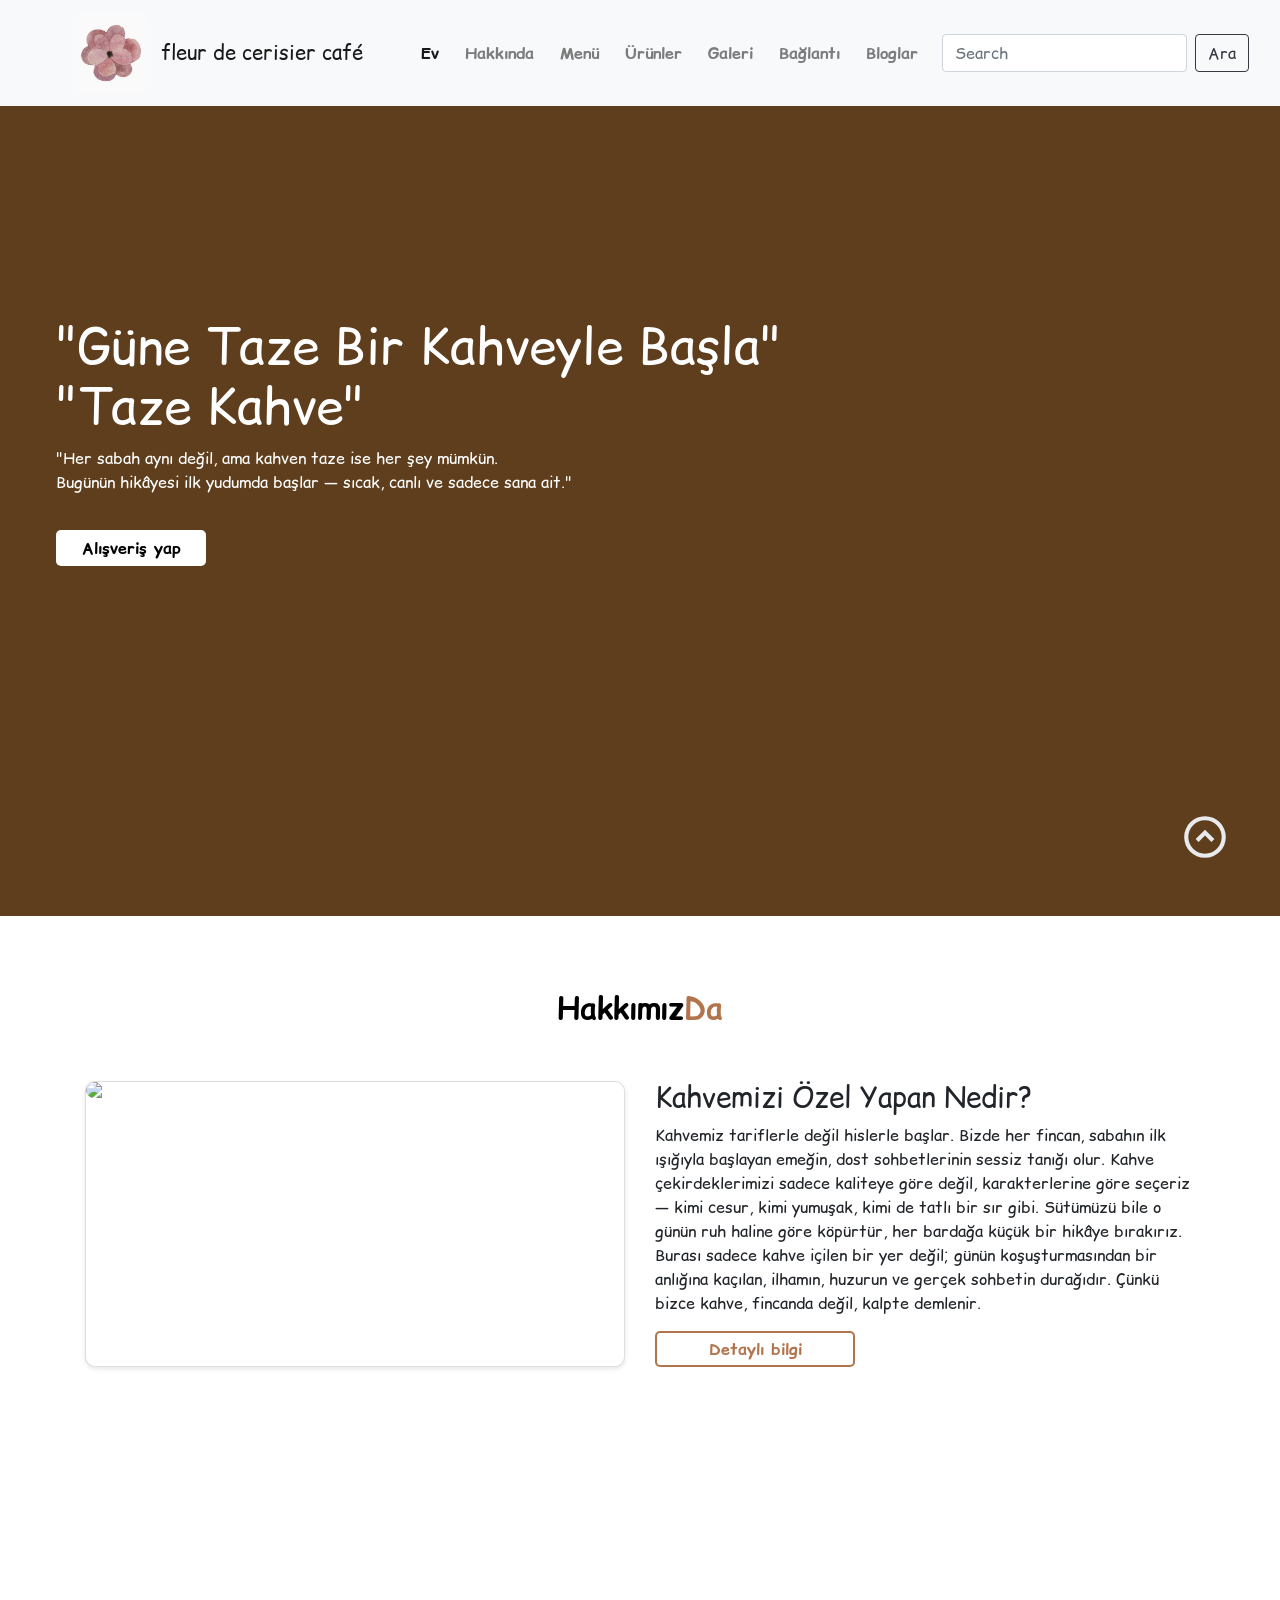
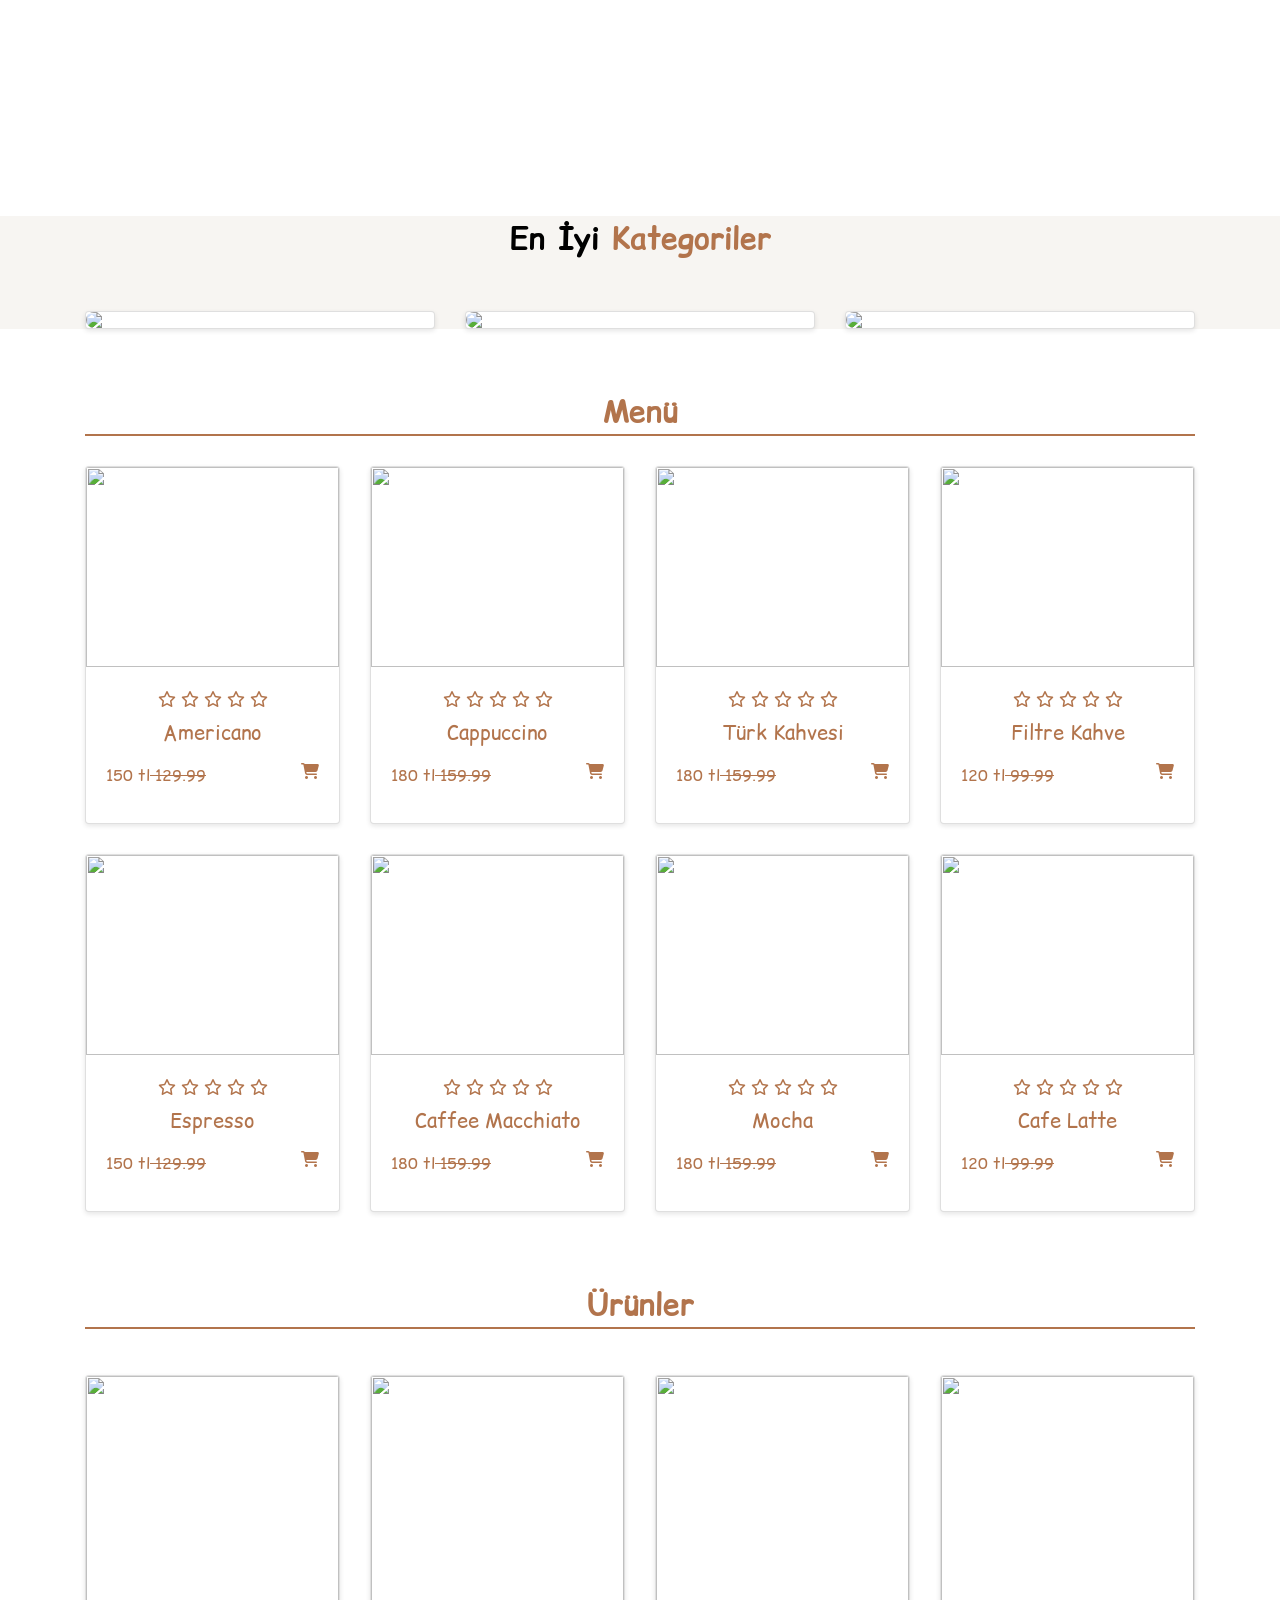
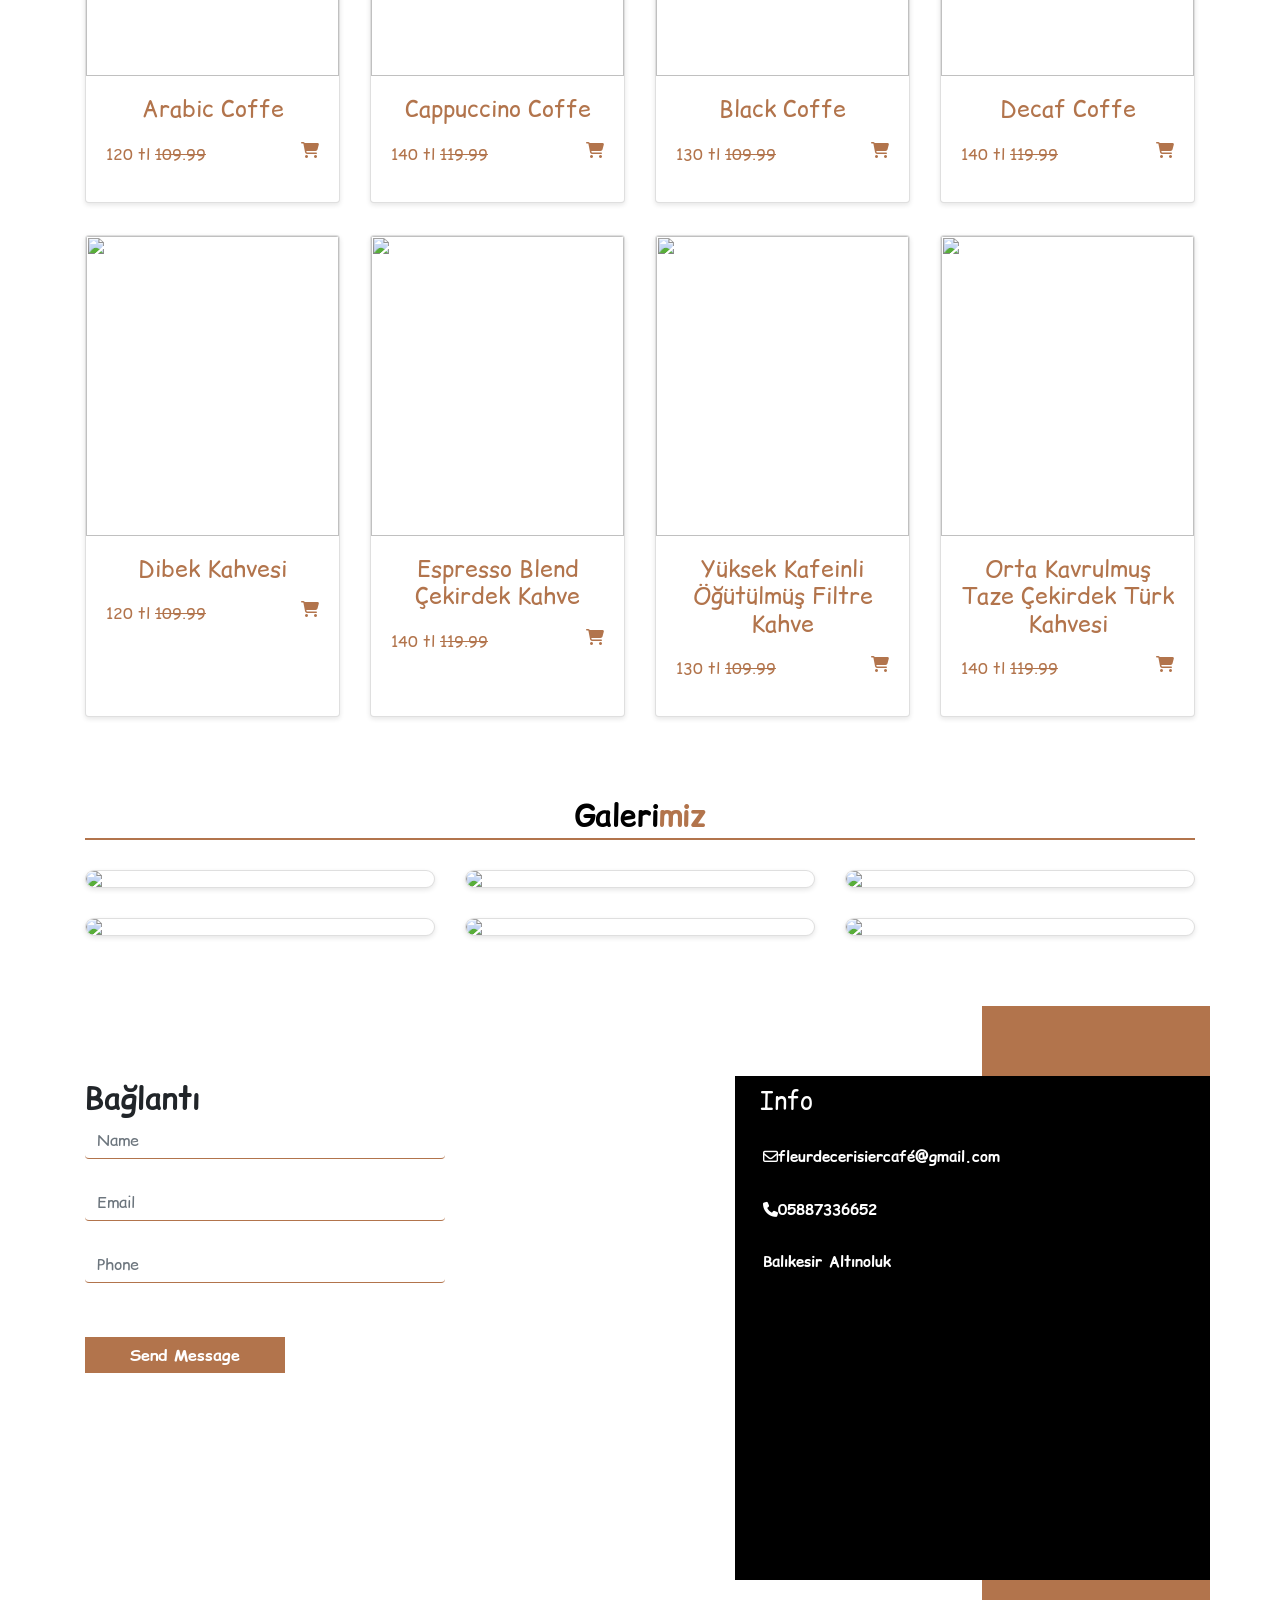
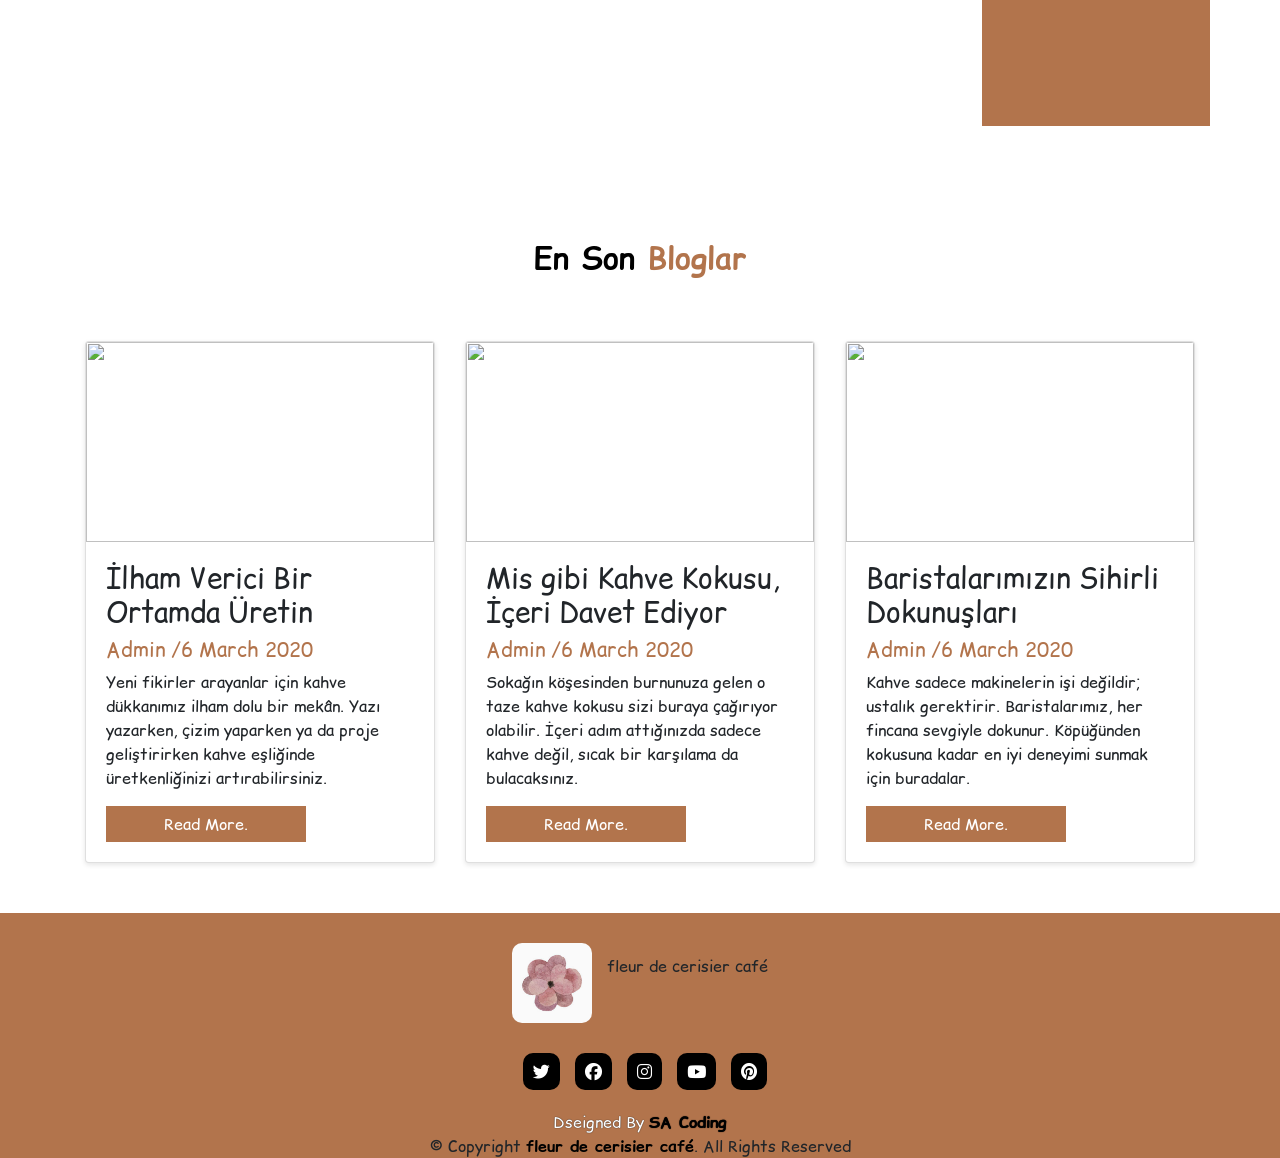
==== fleur_de_cerisier_café.html @ a33ce468 "fleur de cerisier café" ====
<!DOCTYPE html>
<html lang="en">

<head>
    <meta charset="UTF-8">
    <meta name="viewport" content="width=device-width, initial-scale=1.0">
    <title>fleur de cerisier café</title>
    <link rel="stylesheet" href="fleur_de_cerisier_café.css">
    <link rel="stylesheet" href="https://cdn.jsdelivr.net/npm/bootstrap@4.6.2/dist/css/bootstrap.min.css"
          integrity="sha384-xOolHFLEh07PJGoPkLv1IbcEPTNtaed2xpHsD9ESMhqIYd0nLMwNLD69Npy4HI+N" crossorigin="anonymous">
    <link rel="preconnect" href="https://fonts.googleapis.com">
    <link rel="preconnect" href="https://fonts.gstatic.com" crossorigin>
    <link href="https://fonts.googleapis.com/css2?family=Comic+Relief:wght@400;700&family=Kaushan+Script&display=swap"
          rel="stylesheet">
    <link rel="stylesheet" href="https://cdnjs.cloudflare.com/ajax/libs/font-awesome/6.7.2/css/all.min.css">
</head>

<body>
<div class="all-content">

    <nav class="navbar navbar-expand-lg navbar-light bg-light" id="navbar">
        <div class="container-fluid">
            <a class="navbar-brand d-flex align-items-center" href="#" id="logo">
                <img src="img/logo1.jpg" alt="Logo" style="width: 80px; height: 80px; margin-right: 10px;">
                <span>fleur de cerisier café</span>
            </a>

            <button class="navbar-toggler" type="button" data-toggle="collapse"
                    data-target="#navbarSupportedContent" aria-controls="navbarSupportedContent"
                    aria-expanded="false" aria-label="Toggle navigation">
                <span><i class="fa-solid fa-bars" style="color: black; font-size: 23px;"></i></span>
            </button>

            <div class="collapse navbar-collapse" id="navbarSupportedContent">
                <ul class="navbar-nav ml-auto mb-2 mb-lg-0">
                    <li class="nav-item">
                        <a class="nav-link active" aria-current="page" href="#">Ev</a>
                    </li>
                    <li class="nav-item">
                        <a class="nav-link" href="#about">Hakkında</a>
                    </li>
                    <li class="nav-item">
                        <a class="nav-link" href="#menu">Menü</a>
                    </li>
                    <li class="nav-item">
                        <a class="nav-link" href="#product">Ürünler</a>
                    </li>
                    <li class="nav-item">
                        <a class="nav-link" href="#gallary">Galeri</a>
                    </li>
                    <li class="nav-item">
                        <a class="nav-link" href="#contact">Bağlantı</a>
                    </li>
                    <li class="nav-item">
                        <a class="nav-link" href="#blogs">Bloglar</a>
                    </li>
                </ul>

                <form class="form-inline my-2 my-lg-0 ml-3">
                    <input class="form-control mr-sm-2" type="search" placeholder="Search" aria-label="Search">
                    <button class="btn btn-outline-dark my-2 my-sm-0" type="submit">Ara</button>
                </form>
            </div>
        </div>
    </nav>
</div>

<section id="home">
    <div class="content">
        <h3>"Güne Taze Bir Kahveyle Başla" <br> "Taze Kahve"</h3>
        <p> "Her sabah aynı değil, ama kahven taze ise her şey mümkün.
            <br> Bugünün hikâyesi ilk yudumda başlar — sıcak, canlı ve sadece sana ait."
        </p>
        <button id="btn">Alışveriş yap</button>
    </div>
</section>


<section id="about">
    <div class="container">
        <div class="heading">Hakkımız<span>Da</span></div>
        <div class="row">
            <div class="col-md-6">
                <div class="card">
                    <img src="https://i.pinimg.com/736x/f9/0d/7f/f90d7f3269f0bdf6c17f7c06998b05d6.jpg">
                </div>
            </div>
            <div class="col-md-6">
                <h3>Kahvemizi Özel Yapan Nedir?</h3>
                <p>
                    Kahvemiz tariflerle değil hislerle başlar. Bizde her fincan, sabahın ilk ışığıyla başlayan emeğin,
                    dost
                    sohbetlerinin sessiz tanığı olur. Kahve çekirdeklerimizi sadece kaliteye göre değil, karakterlerine
                    göre seçeriz — kimi cesur, kimi yumuşak, kimi de tatlı bir sır gibi. Sütümüzü bile o günün ruh
                    haline göre köpürtür, her bardağa küçük bir hikâye bırakırız. Burası sadece kahve içilen bir yer
                    değil; günün koşuşturmasından bir anlığına kaçılan, ilhamın, huzurun ve gerçek sohbetin durağıdır.
                    Çünkü bizce kahve, fincanda değil, kalpte demlenir.
                </p>
                <button id="about-btn">Detaylı bilgi</button>
            </div>
        </div>
    </div>

    </div>

</section>
<section id="top-cards">
    <div class="heading">En İyi<span> Kategoriler</span></div>
    <div class="container">
        <div class="row">
            <div class="col-md-4 py-3 py-md-0">
                <div class="card">
                    <img src="https://images.pexels.com/photos/302899/pexels-photo-302899.jpeg?auto=compress&cs=tinysrgb&w=1260&h=750&dpr=2">
                </div>

            </div>
            <div class="col-md-4 py-3 py-md-0">
                <div class="card">
                    <img src="https://images.pexels.com/photos/6347/coffee-cup-working-happy.jpg?auto=compress&cs=tinysrgb&w=1260&h=750&dpr=2">
                </div>

            </div>
            <div class="col-md-4 py-3 py-md-0">
                <div class="card">
                    <img src=https://images.pexels.com/photos/1727123/pexels-photo-1727123.jpeg?auto=compress&cs=tinysrgb&w=800">
                </div>

            </div>
        </div>
    </div>
</section>

<section id="menu">
    <div class="container">
        <div class="heading3">Menü</div>
    </div>
    <div class="container" id="container2">
        <div class="row" style="margin-top: 30px">
            <div class="col-md-3 py-3 py-md-0">
                <div class="card card1">
                    <img src="https://cdn.shopify.com/s/files/1/1995/9093/files/americano.jpg?v=1618553789">
                    <div class="card-body">
                        <div class="star text-center">
                            <i class="fa-regular fa-star"></i>
                            <i class="fa-regular fa-star"></i>
                            <i class="fa-regular fa-star"></i>
                            <i class="fa-regular fa-star"></i>
                            <i class="fa-regular fa-star"></i>
                        </div>
                        <h5>Americano</h5>
                        <p>150 tl<strike> 129.99</strike><span class="fa-solid fa-cart-shopping"></span></p>
                    </div>
                </div>
            </div>
            <div class="col-md-3 py-3 py-md-0">
                <div class="card card1">
                    <img src="https://cdn.shopify.com/s/files/1/1995/9093/files/cappucino.jpg?v=1618553746">
                    <div class="card-body">
                        <div class="star text-center">
                            <i class="fa-regular fa-star"></i>
                            <i class="fa-regular fa-star"></i>
                            <i class="fa-regular fa-star"></i>
                            <i class="fa-regular fa-star"></i>
                            <i class="fa-regular fa-star"></i>
                        </div>
                        <h5>Cappuccino</h5>
                        <p>180 tl<strike> 159.99</strike><span class="fa-solid fa-cart-shopping"></span></p>
                    </div>
                </div>
            </div>
            <div class="col-md-3 py-3 py-md-0">
                <div class="card card1">
                    <img src="https://cdn.shopify.com/s/files/1/1995/9093/files/espresso.jpg?v=1618553574">
                    <div class="card-body">
                        <div class="star text-center">
                            <i class="fa-regular fa-star"></i>
                            <i class="fa-regular fa-star"></i>
                            <i class="fa-regular fa-star"></i>
                            <i class="fa-regular fa-star"></i>
                            <i class="fa-regular fa-star"></i>
                        </div>
                        <h5>Türk Kahvesi</h5>
                        <p>180 tl<strike> 159.99</strike><span class="fa-solid fa-cart-shopping"></span></p>
                    </div>
                </div>
            </div>
            <div class="col-md-3 py-3 py-md-0">
                <div class="card card1">
                    <img src="https://cdn.shopify.com/s/files/1/1995/9093/files/filtre-kahve.jpg?v=1618553960">
                    <div class="card-body">
                        <div class="star text-center">
                            <i class="fa-regular fa-star"></i>
                            <i class="fa-regular fa-star"></i>
                            <i class="fa-regular fa-star"></i>
                            <i class="fa-regular fa-star"></i>
                            <i class="fa-regular fa-star"></i>
                        </div>
                        <h5>Filtre Kahve</h5>
                        <p>120 tl<strike> 99.99</strike><span class="fa-solid fa-cart-shopping"></span></p>
                    </div>
                </div>
            </div>
        </div>
        <div class="row" style="margin-top: 30px">
            <div class="col-md-3 py-3 py-md-0">
                <div class="card card1">
                    <img src="https://cdn.shopify.com/s/files/1/1995/9093/files/espresso_f30e2f9c-316a-4620-a6b9-77ee0a80b7be.jpg?v=1618553704">
                    <div class="card-body">
                        <div class="star text-center">
                            <i class="fa-regular fa-star"></i>
                            <i class="fa-regular fa-star"></i>
                            <i class="fa-regular fa-star"></i>
                            <i class="fa-regular fa-star"></i>
                            <i class="fa-regular fa-star"></i>
                        </div>
                        <h5> Espresso</h5>
                        <p>150 tl<strike> 129.99</strike><span class="fa-solid fa-cart-shopping"></span></p>
                    </div>
                </div>
            </div>
            <div class="col-md-3 py-3 py-md-0">
                <div class="card card1">
                    <img src="https://cdn.shopify.com/s/files/1/1995/9093/files/macchiato.jpg?v=1618553876">
                    <div class="card-body">
                        <div class="star text-center">
                            <i class="fa-regular fa-star"></i>
                            <i class="fa-regular fa-star"></i>
                            <i class="fa-regular fa-star"></i>
                            <i class="fa-regular fa-star"></i>
                            <i class="fa-regular fa-star"></i>
                        </div>
                        <h5>Caffee Macchiato</h5>
                        <p>180 tl<strike> 159.99</strike><span class="fa-solid fa-cart-shopping"></span></p>
                    </div>
                </div>
            </div>
            <div class="col-md-3 py-3 py-md-0">
                <div class="card card1">
                    <img src="https://cdn.shopify.com/s/files/1/1995/9093/files/caffe-mocha.jpg?v=1618553912">
                    <div class="card-body">
                        <div class="star text-center">
                            <i class="fa-regular fa-star"></i>
                            <i class="fa-regular fa-star"></i>
                            <i class="fa-regular fa-star"></i>
                            <i class="fa-regular fa-star"></i>
                            <i class="fa-regular fa-star"></i>
                        </div>
                        <h5> Mocha</h5>
                        <p>180 tl<strike> 159.99</strike><span class="fa-solid fa-cart-shopping"></span></p>
                    </div>
                </div>
            </div>
            <div class="col-md-3 py-3 py-md-0">
                <div class="card card1">
                    <img src="https://www.cuisinart.com/dw/image/v2/ABAF_PRD/on/demandware.static/-/Sites-us-cuisinart-sfra-Library/default/dw2ca0aa66/images/recipe-Images/cafe-latte1-recipe.jpg?sw=1200&sh=630">
                    <div class="card-body">
                        <div class="star text-center">
                            <i class="fa-regular fa-star"></i>
                            <i class="fa-regular fa-star"></i>
                            <i class="fa-regular fa-star"></i>
                            <i class="fa-regular fa-star"></i>
                            <i class="fa-regular fa-star"></i>
                        </div>
                        <h5>Cafe Latte</h5>
                        <p>120 tl<strike> 99.99</strike><span class="fa-solid fa-cart-shopping"></span></p>
                    </div>
                </div>
            </div>
        </div>
    </div>
</section>

<section id="product">
    <div class="container">
        <div class="heading4">Ürünler</div>
    </div>
    <div class="container" id="container3">
        <div class="row">
            <div class="col-md-3 py-3 py-3">
                <div class="card card2">
                    <img src="https://cdn.dsmcdn.com/mnresize/500/-/ty1621/prod/QC/20250104/04/c7ad694e-6764-3b03-a92e-32302ad61dd4/1_org.jpg">
                    <div class="card-body">
                        <h5>Arabic Coffe</h5>
                        <p>120 tl <strike>109.99</strike><span class="fa-solid fa-cart-shopping"></span></p>
                    </div>
                </div>
            </div>
            <div class="col-md-3 py-3 py-3">
                <div class="card card2">
                    <img src="https://assets.woolworthsstatic.co.za/Nescafe-Hazelnut-Cappuccino-Sachets-10-x-18-g-8801055707775.jpg?V=yQNj&o=eyJidWNrZXQiOiJ3dy1vbmxpbmUtaW1hZ2UtcmVzaXplIiwia2V5IjoiaW1hZ2VzL2VsYXN0aWNlcmEvcHJvZHVjdHMvaGVyby8yMDI0LTA3LTMwLzg4MDEwNTU3MDc3NzVfaGVyby5qcGcifQ&">
                    <div class="card-body">
                        <h5>Cappuccino Coffe</h5>
                        <p>140 tl <strike>119.99</strike><span class="fa-solid fa-cart-shopping"></span></p>
                    </div>
                </div>
            </div>
            <div class="col-md-3 py-3 py-3">
                <div class="card card2">
                    <img src="https://cdn.dsmcdn.com/ty1347/product/media/images/prod/QC/20240603/17/f51b9d09-d6ed-3e21-9db8-c4431e23658e/1_org_zoom.jpg">
                    <div class="card-body">
                        <h5>Black Coffe</h5>
                        <p>130 tl <strike>109.99</strike><span class="fa-solid fa-cart-shopping"></span></p>
                    </div>
                </div>
            </div>
            <div class="col-md-3 py-3 py-3">
                <div class="card card2">
                    <img src="https://static.ticimax.cloud/56041/uploads/urunresimleri/buyuk/starbucks-250-g-starbucks-decaf-espres-0ac2a3.jpg">
                    <div class="card-body">
                        <h5>Decaf Coffe</h5>
                        <p>140 tl <strike>119.99</strike><span class="fa-solid fa-cart-shopping"></span></p>
                    </div>
                </div>
            </div>
        </div>
        <div class="row">
            <div class="col-md-3 py-3 py-3">
                <div class="card card2">
                    <img src="https://cdn.dsmcdn.com/ty1644/prod/QC/20250303/17/67ca1d76-72bd-35a2-8594-5faa708313dd/1_org_zoom.jpg">
                    <div class="card-body">
                        <h5> Dibek Kahvesi </h5>
                        <p>120 tl <strike>109.99</strike><span class="fa-solid fa-cart-shopping"></span></p>
                    </div>
                </div>
            </div>
            <div class="col-md-3 py-3 py-3">
                <div class="card card2">
                    <img src="https://cdn.dsmcdn.com/ty1622/prod/QC/20250103/21/92709bf5-d181-39bf-8c03-e27d968f58a1/1_org_zoom.jpg">
                    <div class="card-body">
                        <h5>Espresso Blend Çekirdek Kahve</h5>
                        <p>140 tl <strike>119.99</strike><span class="fa-solid fa-cart-shopping"></span></p>
                    </div>
                </div>
            </div>
            <div class="col-md-3 py-3 py-3">
                <div class="card card2">
                    <img src="https://cdn.dsmcdn.com/ty794/product/media/images/20230322/17/309824796/99844492/2/2_org_zoom.jpg">
                    <div class="card-body">
                        <h5>Yüksek Kafeinli Öğütülmüş Filtre Kahve</h5>
                        <p>130 tl <strike>109.99</strike><span class="fa-solid fa-cart-shopping"></span></p>
                    </div>
                </div>
            </div>
            <div class="col-md-3 py-3 py-3">
                <div class="card card2">
                    <img src="https://cdn.dsmcdn.com/ty1562/product/media/images/ty1562/prod/QC/20240920/09/d900ded6-dde4-32ac-a915-11c930982c22/1_org_zoom.jpg">
                    <div class="card-body">
                        <h5>Orta Kavrulmuş Taze Çekirdek Türk Kahvesi </h5>
                        <p>140 tl <strike>119.99</strike><span class="fa-solid fa-cart-shopping"></span></p>
                    </div>
                </div>
            </div>
        </div>
    </div>
</section>
<div class="container" id="gallary">
    <div class="heading5">
        Galeri<span>miz</span>
    </div>
    <div class="row" style="margin-top: 30px">
        <div class="col-md-4 py-3 py-md-0">
            <div class="card">
                <img src="https://images.unsplash.com/photo-1512663827140-3ef55c96cd49?q=80&w=1740&auto=format&fit=crop&ixlib=rb-4.1.0&ixid=M3wxMjA3fDB8MHxwaG90by1wYWdlfHx8fGVufDB8fHx8fA%3D%3D">
            </div>
        </div>
        <div class="col-md-4 py-3 py-md-0">
            <div class="card">
                <img src="https://images.unsplash.com/photo-1495774856032-8b90bbb32b32?w=800&auto=format&fit=crop&q=60&ixlib=rb-4.0.3&ixid=M3wxMjA3fDB8MHxzZWFyY2h8MTB8fGNvZmZlZXxlbnwwfHwwfHx8MA%3D%3D">
            </div>
        </div>
        <div class="col-md-4 py-3 py-md-0">
            <div class="card">
                <img src="https://plus.unsplash.com/premium_photo-1663932464390-5b5a041a531f?w=800&auto=format&fit=crop&q=60&ixlib=rb-4.0.3&ixid=M3wxMjA3fDB8MHxwaG90by1yZWxhdGVkfDR8fHxlbnwwfHx8fHw%3D">
            </div>
        </div>


    </div>
    <div class="row" style="margin-top: 30px">
        <div class="col-md-4 py-3 py-md-0">
            <div class="card">
                <img src="https://images.unsplash.com/photo-1560354297-55157b7ef809?w=800&auto=format&fit=crop&q=60&ixlib=rb-4.1.0&ixid=M3wxMjA3fDB8MHxwaG90by1yZWxhdGVkfDl8fHxlbnwwfHx8fHw%3D">
            </div>
        </div>
        <div class="col-md-4 py-3 py-md-0">
            <div class="card">
                <img src="https://plus.unsplash.com/premium_photo-1675281834892-03f3822733e2?w=800&auto=format&fit=crop&q=60&ixlib=rb-4.0.3&ixid=M3wxMjA3fDB8MHxwaG90by1yZWxhdGVkfDEyfHx8ZW58MHx8fHx8">
            </div>
        </div>
        <div class="col-md-4 py-3 py-md-0">
            <div class="card">
                <img src="https://plus.unsplash.com/premium_photo-1663932464390-5b5a041a531f?w=800&auto=format&fit=crop&q=60&ixlib=rb-4.0.3&ixid=M3wxMjA3fDB8MHxwaG90by1yZWxhdGVkfDR8fHxlbnwwfHx8fHw%3D">
            </div>
        </div>


    </div>
</div>

<section id="contact">
    <div class="container">
        <div class="row">
            <div class="col-md-7">
                <div class="heading6">Bağlantı</div>
                <input type="text" class="form-control" placeholder="Name" aria-label="default input example"><br>
                <input type="email" class="form-control" placeholder="Email" aria-label="default input example"><br>
                <input type="number" class="form-control" placeholder="Phone" aria-label="default input example"><br>
                <button id="contact-btn">Send Message</button>
            </div>
            <div class="col-md-5" id="col">
                <h1>Info</h1>
                <p><i class="fa-regular fa-envelope"></i>fleurdecerisiercafé@gmail.com</p>
                <p><i class="fa-solid fa-phone"></i>05887336652</p>
                <p><i class="fa-solid fa-building-colums"></i>Balıkesir Altınoluk</p>

            </div>
        </div>
    </div>
</section>
<section id="blogs">
    <div class="heading7">En Son<span> Bloglar</span></div>
    <div class="container">
        <div class="row">
            <div class="col-md-4 py-3  py-md-0">
                <div class="card card1">
                    <img src="https://thumbor.forbes.com/thumbor/fit-in/900x510/https://www.forbes.com/advisor/wp-content/uploads/2022/06/How_To_Start_A_Blog_-_article_image.jpg">
                    <div class="card-body">
                        <h3> İlham Verici Bir Ortamda Üretin</h3>
                        <h5>Admin /6 March 2020</h5>
                        <p>Yeni fikirler arayanlar için kahve dükkanımız ilham dolu bir mekân. Yazı yazarken, çizim
                            yaparken ya da proje geliştirirken kahve eşliğinde üretkenliğinizi artırabilirsiniz.</p>
                        <button id="blog-btn">Read More.</button>
                    </div>
                </div>
            </div>
            <div class="col-md-4 py-3  py-md-0">
                <div class="card card1">
                    <img src="https://scottleroymarketing.com/wp-content/uploads/2016/06/coffee.jpg">
                    <div class="card-body">
                        <h3> Mis gibi Kahve Kokusu, İçeri Davet Ediyor</h3>
                        <h5>Admin /6 March 2020</h5>
                        <p>Sokağın köşesinden burnunuza gelen o taze kahve kokusu sizi buraya çağırıyor olabilir. İçeri
                            adım attığınızda sadece kahve değil, sıcak bir karşılama da bulacaksınız.</p>
                        <button id="blog-btn1">Read More.</button>
                    </div>
                </div>
            </div>
            <div class="col-md-4 py-3  py-md-0">
                <div class="card card1">
                    <img src=" https://www.markum.com/blog/wp-content/uploads/2017/11/kisisel-blog.jpg">
                    <div class="card-body">
                        <h3>Baristalarımızın Sihirli Dokunuşları</h3>
                        <h5>Admin /6 March 2020</h5>
                        <p>Kahve sadece makinelerin işi değildir; ustalık gerektirir. Baristalarımız, her fincana
                            sevgiyle dokunur. Köpüğünden kokusuna kadar en iyi deneyimi sunmak için buradalar.</p>
                        <button id="blog-btn2">Read More.</button>
                    </div>
                </div>
            </div>

        </div>
    </div>
</section>

<footer id="footer">
    <div class="footer-logo text-center">
        <img src="img/logo1.jpg" alt="Logo" style="width: 80px; height: 80px; margin-right: 10px;">
        <span>fleur de cerisier café</span>
    </div>
    <div class="socail-links text-center">
        <i class="fa-brands fa-twitter"></i>
        <i class="fa-brands fa-facebook"></i>
        <i class="fa-brands fa-instagram"></i>
        <i class="fa-brands fa-youtube"></i>
        <i class="fa-brands fa-pinterest"></i>

    </div>
    <div class="credits text-center">
        Dseigned By <a href="#">SA Coding</a>
    </div>
    <div class="copyright text-center">
        &copy; Copyright <strong><span>fleur de cerisier café</span></strong>. All Rights Reserved
    </div>

</footer>

<a href="#" class="arrow"><i><img src="img/ok.svg" width="50px"></i></a>

<script src="https://cdn.jsdelivr.net/npm/bootstrap@4.6.2/dist/js/bootstrap.min.js"
        integrity="sha384-+sLIOodYLS7CIrQpBjl+C7nPvqq+FbNUBDunl/OZv93DB7Ln/533i8e/mZXLi/P+"
        crossorigin="anonymous"></script>
</body>

</html>
---- fleur_de_cerisier_café.css ----
* {
    margin: 0;
    padding: 0;
    box-sizing: border-box;
    font-family: "Comic Relief", system-ui;
}

body.bg-color {
    background-color: #5e3e1c;
}

.all-content {
    width: 100%;
}

html::-webkit-scrollbar-track {
    background: transparent;
}

html::-webkit-scrollbar-thumb {
    background: #b2744c;
    border-radius: 10px;
}

html::-webkit-scrollbar {
    width: 10px;
}

#logo img {
    border-radius: 10px;
    width: 100px;
    margin-left: 40px;
}

.navbar-nav {
    margin-left: 50px;
}

.nav-item .nav-link {
    color: black;
    margin-left: 10px;
    font-weight: bold;
    transition: 0.5s;
}

.nav-item .nav-link:hover {
    background: #f7f5f2;
    border-radius: 5px;
    color: black;
}

#home {
    width: 100%;
    height: 90vh;
    background-image: url("https://cdn.karar.com/other/2022/11/04/istock-673468996.jpg");
    background-repeat: no-repeat;
    background-color: rgba(94, 62, 28);
    background-size: cover;
    background-position: 88%;
}

#home .content {
    padding-top: 210px;
    margin-left: 56px;
}

#home .content h3 {
    font-size: 50px;
    color: white;
}

#home .content p {
    margin-top: 10px;
    color: white;
}

#btn {
    width: 150px;
    height: 36px;
    margin-top: 20px;
    background: white;
    border-radius: 5px;
    font-weight: bold;
    border: none;
    transition: 0.5s ease;
    cursor: pointer;
}

#btn:hover {
    background: #b2744c;
    color: white;
}

#about {
    width: 100%;
    height: 100vh;
}

#about .container {
    padding-top: 70px;
}

.heading {
    text-align: center;
    margin-bottom: 50px;
    color: black;
    font-size: 30px;
    font-weight: bold;
}

.heading span {
    color: #b2744c;
}

#about .card {
    border-radius: 10px;
}

#about .card img {
    border-radius: 10px;
}

#about-btn {
    width: 200px;
    height: 36px;
    background: transparent;
    border: 2px solid #b2744c;
    color: #b2744c;
    border-radius: 5px;
    font-weight: bold;
    transition: 0.5s;
    cursor: pointer;
}

#about-btn:hover {
    background-color: #b2744c;
    color: white;
}

@media screen and (max-width: 982px) {
    #about p {
        font-size: 8px;
    }
}

@media screen and (max-width: 766px) {
    #about p {
        font-size: 15px;
    }

    #about {
        height: 120vh;
    }
}

#top-cards {
    width: 100%;
    /* height: 60vh; */
    background: #f7f5f2;
}

.heading2 {
    color: black;
    text-align: center;
    font-size: 30px;
    font-weight: bold;
}

.heading2 span {
    color: #b2744c;
}

#top-cards .container {
    margin-top: 30px;
}

#top-cards .card img {
    border-radius: 10px;
}

#top-cards .card:hover {
    transform: translateY(-10px);
}

#menu {
    width: 100%;
    margin-top: 60px;
}

.heading3 {
    text-align: center;
    font-size: 30px;
    color: #b2744c;
    font-weight: bold;
    border-bottom: 2px solid #b2744c;
}

#container2 {
    margin-top: 20px;
}

#menu .card {
    box-shadow: rgba(149, 157, 165);
}

.star i {
    color: #b2744c;
}

#menu h5 {
    text-align: center;
    color: #b2744c;
    margin-top: 10px;
    font-size: 20px;

}

#menu p {
    font-size: 16px;
    color: #b2744c;
    padding-top: 10px;
}

#menu p span {
    float: right;
    cursor: pointer;
}

#product {
    width: 100%;
}

.heading4 {
    text-align: center;
    color: #b2744c;
    font-size: 30px;
    padding-top: 70px;
    font-weight: bold;
    border-bottom: 2px solid #b2744c;
}

#container3 {
    margin-top: 30px;
}

#product h5 {
    text-align: center;
    color: #b2744c;
    font-size: 23px;
}

#product p {
    color: #b2744c;
    padding-top: 10px;
}

#product p span {
    float: right;
    cursor: pointer;
}

#gallary {
    width: 100%;
}

.heading5 {
    text-align: center;
    color: black;
    font-size: 30px;
    margin-top: 60px;
    font-weight: bold;
    border-bottom: 2px solid #b2744c;
}

#gallary .heading5 span {
    color: #b2744c;
}

#gallary .card {
    border-radius: 10px;
    cursor: pointer;
}

#gallary .card img {
    border-radius: 10px;
}

#contact {
    width: 100%;
    height: 100vh;
    padding-top: 70px;
}

#contact .container {
    width: 100%;
    height: 80vh;
    background: linear-gradient(90deg, white 80%, #b2744c 10%);

}

.heading6 {
    font-size: 30px;
    font-weight: bold;
    margin-top: 70px;
}

.heading6 span {
    color: #b2744c;
}

#contact p {
    font-weight: bold;
    font-size: 13px;
    color: black;
}

#contact input {
    width: 360px;
    border: none;
    border-bottom: 1px solid #b2744c;
}

#contact-btn {
    width: 200px;
    height: 36px;
    border: none;
    background: #b2744c;
    color: white;
    font-weight: bold;
    margin-top: 30px;
    cursor: pointer;
}

#col {
    width: 40%;
    height: 56vh;
    background: black;
    margin-top: 70px;
}

#contact h1 {
    color: white;
    font-size: 25px;
    margin-top: 10px;
    margin-left: 10px;
}

#contact #col p {
    font-size: 15px;
    color: white;
    margin-left: 13px;
    margin-top: 30px;
}

@media screen  and(max-width: 766px ) {
    #contact .container {
        background: white;
    }

    #col {
        width: 100%;
    }

    #contact {
        height: 150vh;
    }

}

@media screen and (max-width: 400px) {
    #contact input {
        width: 250px;
    }

}

#blogs {
    width: 100%;
}

#blogs .heading7 {
    text-align: center;
    font-size: 30px;
    color: black;
    font-weight: bold;
}

#blogs .heading7 span {
    color: #b2744c;
}

#blogs .container {
    margin-top: 60px;
}

#blogs h5 {
    color: #b2744c;
}

#blog-btn {
    width: 200px;
    height: 36px;
    border: none;
    color: white;
    background: #b2744c;
}

#blog-btn1 {
    width: 200px;
    height: 36px;
    border: none;
    color: white;
    background: #b2744c;
}

#blog-btn2 {
    width: 200px;
    height: 36px;
    border: none;
    color: white;
    background: #b2744c;
}

#footer {
    width: 100%;
    background: #b2744c;
    margin-top: 50px;
}

.footer-logo img {
    width: 100%;
    border-radius: 10px;
    margin-top: 30px;
    cursor: pointer;
}

#footer .socail-links i {
    font-size: 17px;
    margin-left: 10px;
    margin-top: 30px;
    padding: 10px;
    background: black;
    color: white;
    border-radius: 10px;
    cursor: pointer;
}

.credits {
    color: white;
    margin-top: 20px;
    text-shadow: 0px 0px 1px black;
}

.credits a {
    text-decoration: none;
    color: black;
    font-weight: bold;
}

#credits a span {
    color: black;
}

.copyright span {
    color: black;
}

html {
    scroll-behavior: smooth;
}

.arrow {
    position: fixed;
    height: 50px;
    bottom: 40px;
    right: 50px;
    text-align: center;
    line-height: 50px;
}

.card1 img {
    height: 200px;
    object-fit: cover;
    width: 100%;
}

.card2 img {
    height: 300px;
    object-fit: cover;
    width: 100%;
}


.card {
    height: 100%; /* Kartların yükseklik farkı varsa eşitlenir */
    display: flex;
    flex-direction: column;
    justify-content: space-between;
    border-radius: 10px;
    overflow: hidden;
    box-shadow: 0 2px 5px rgba(0, 0, 0, 0.1);
}
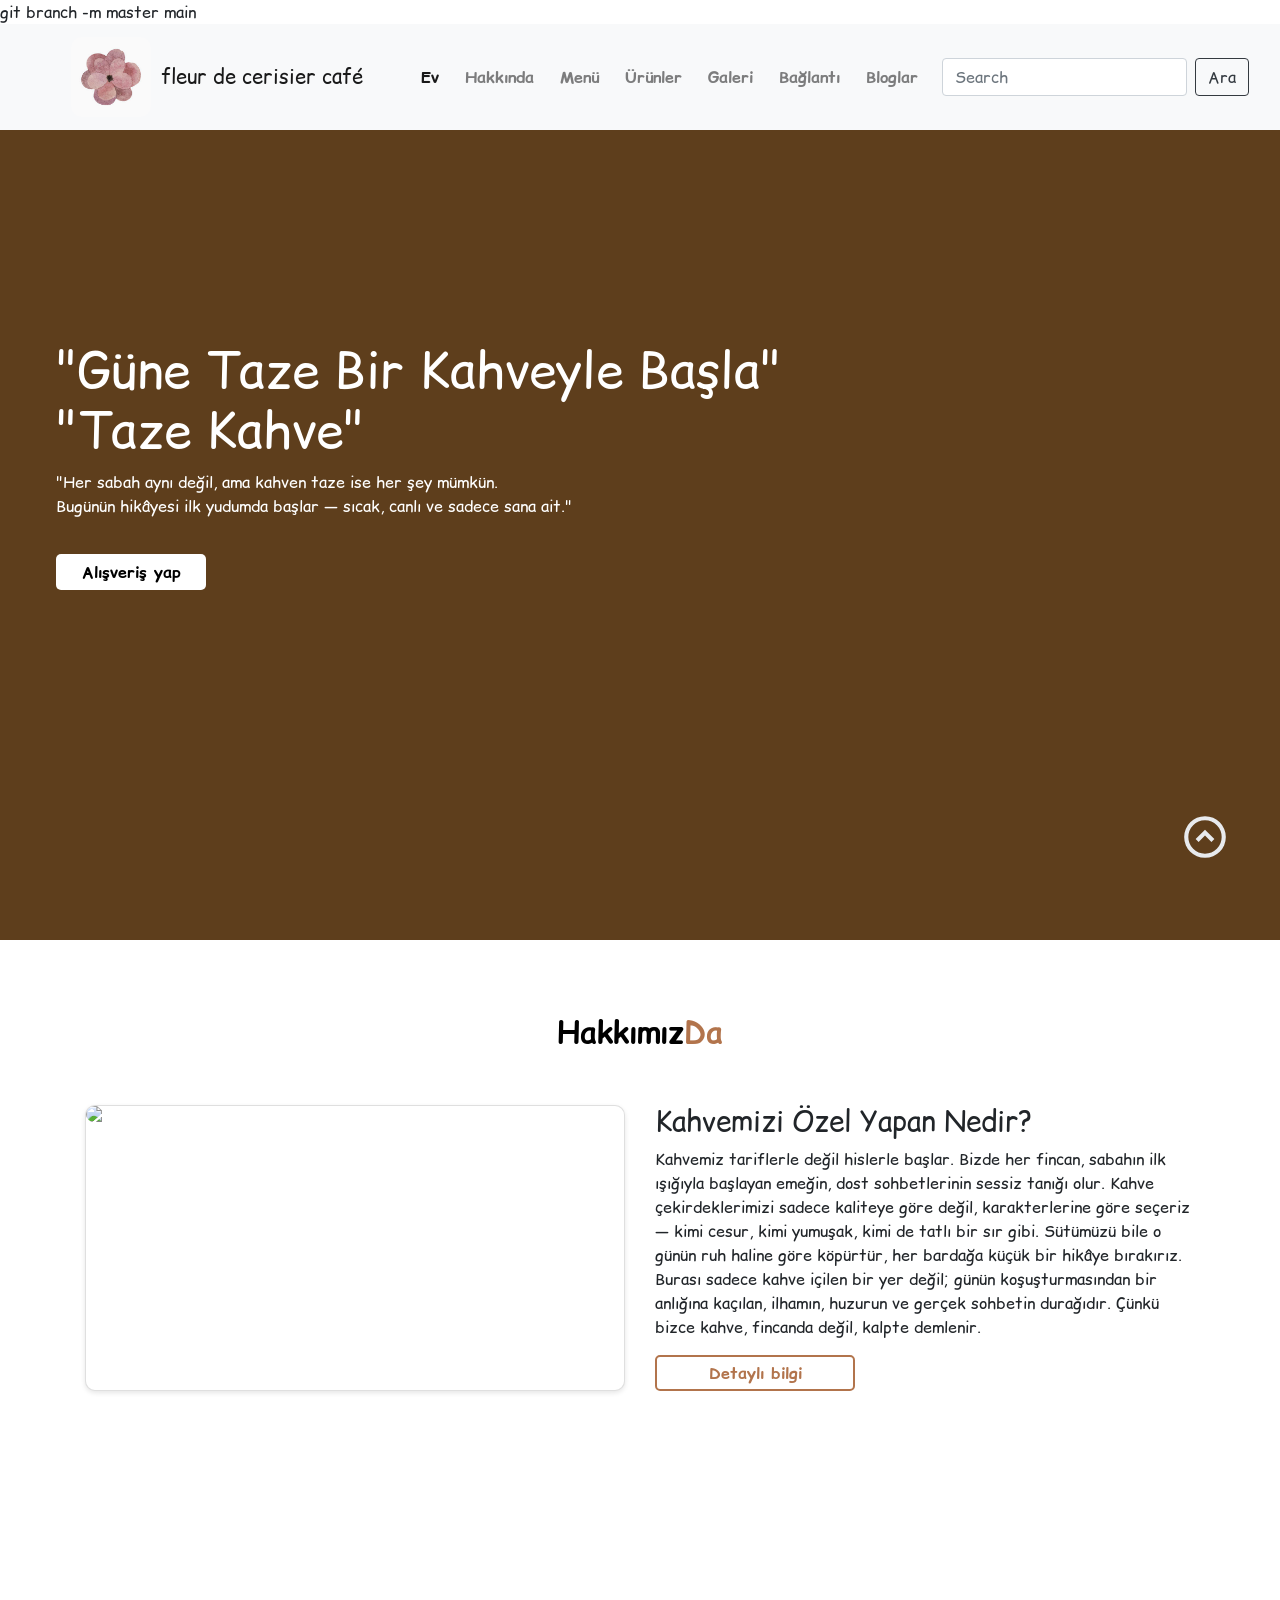
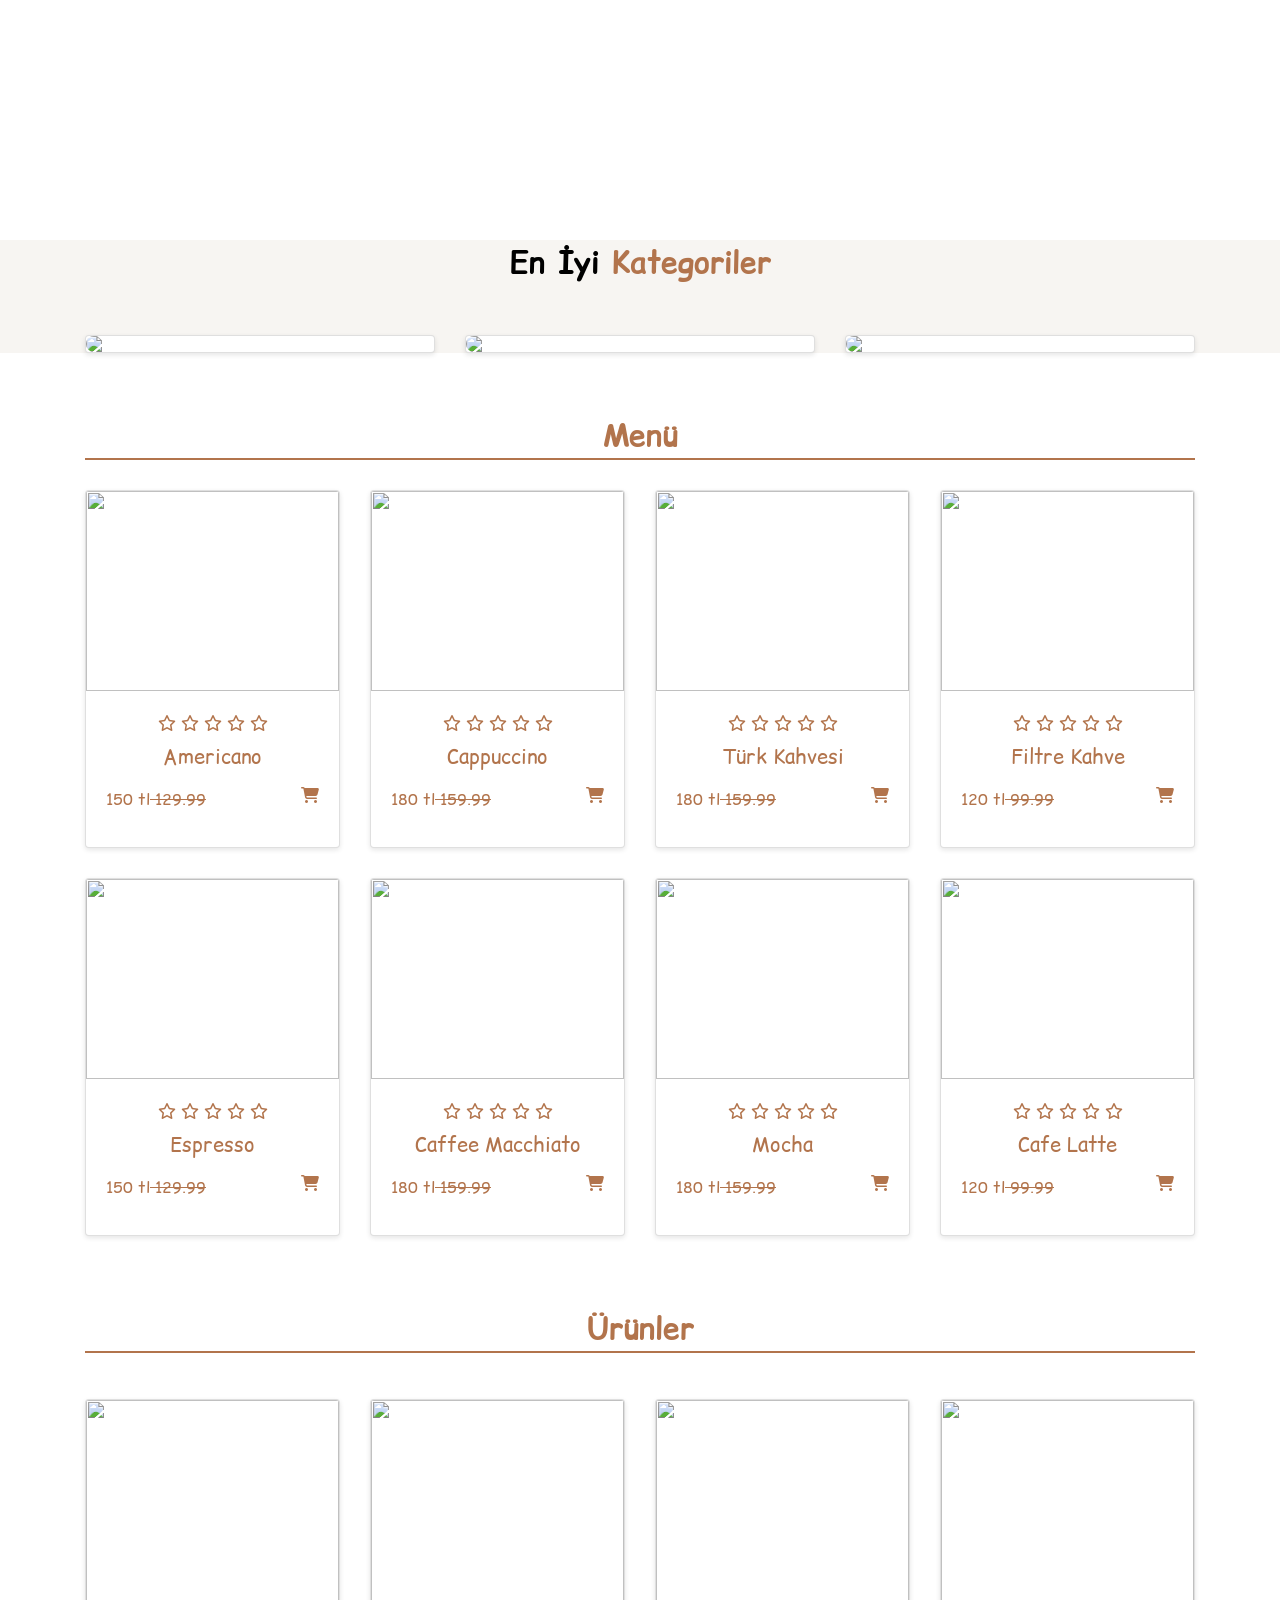
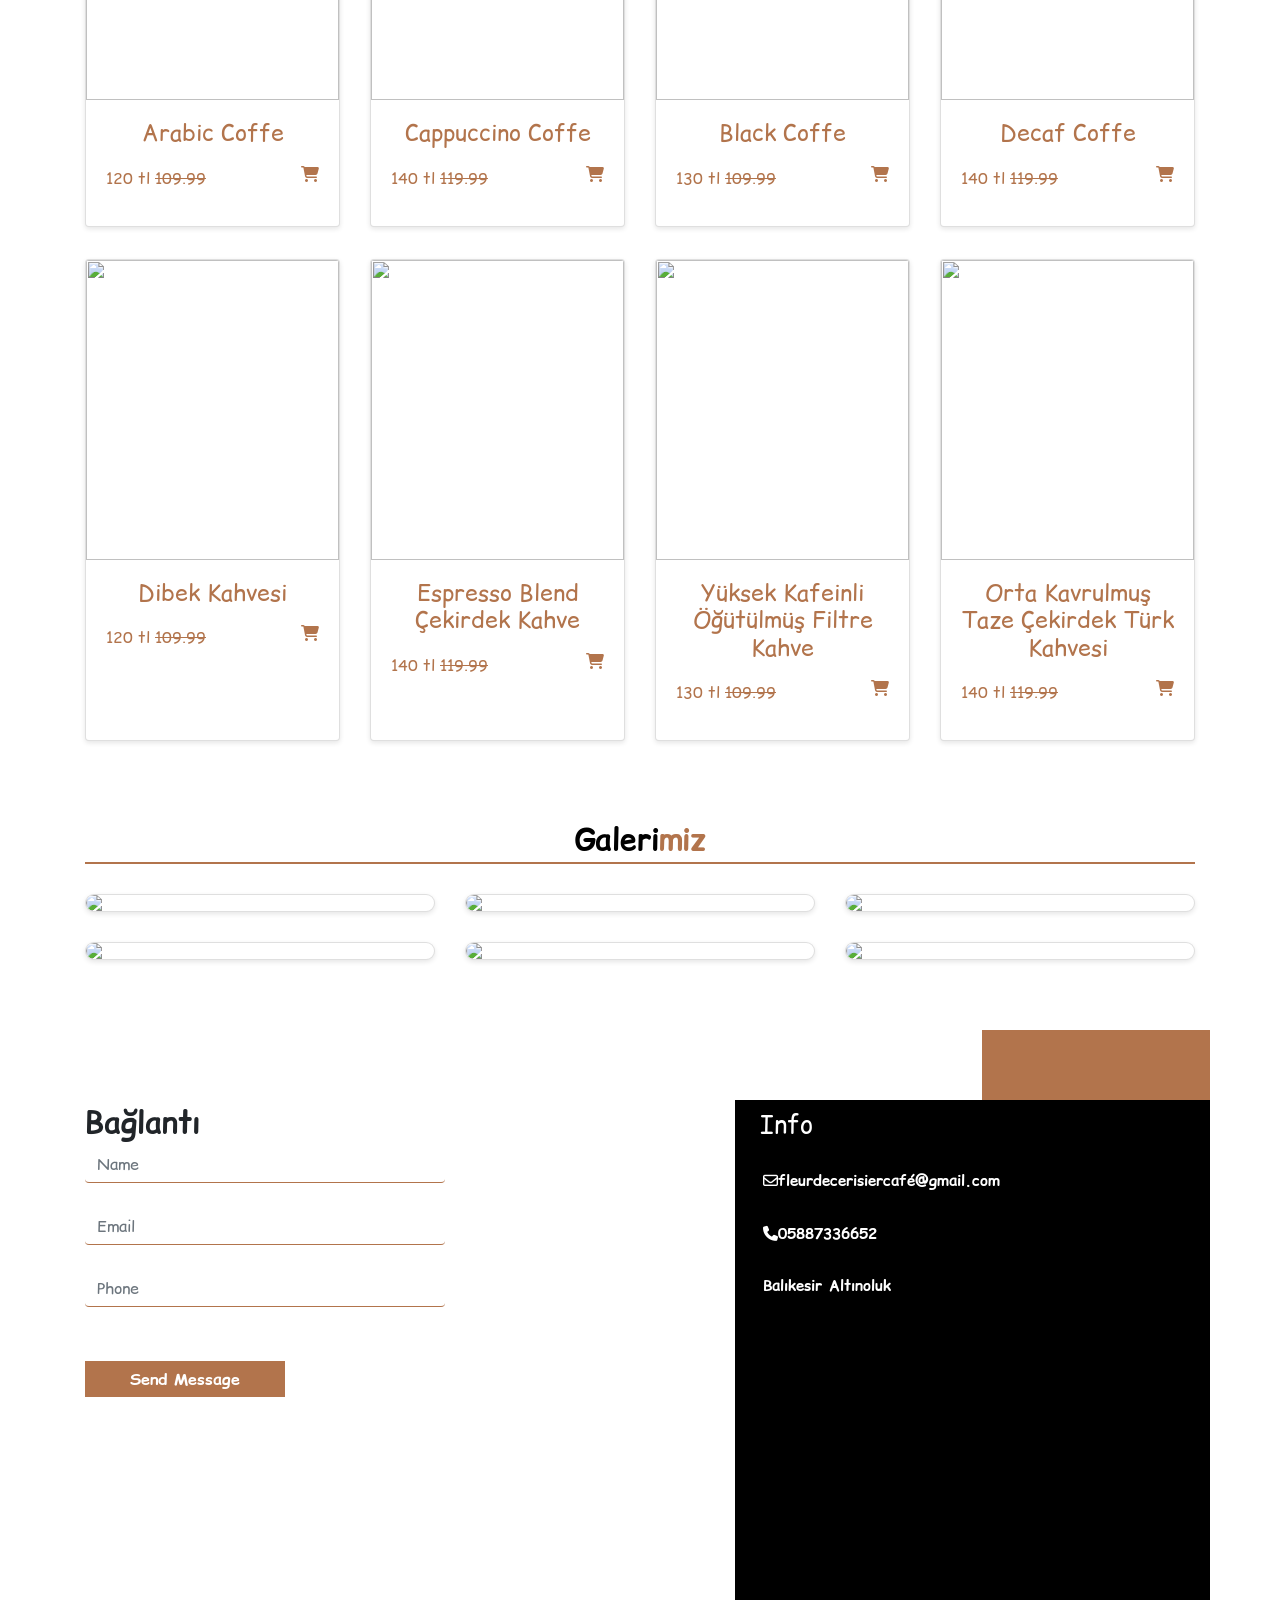
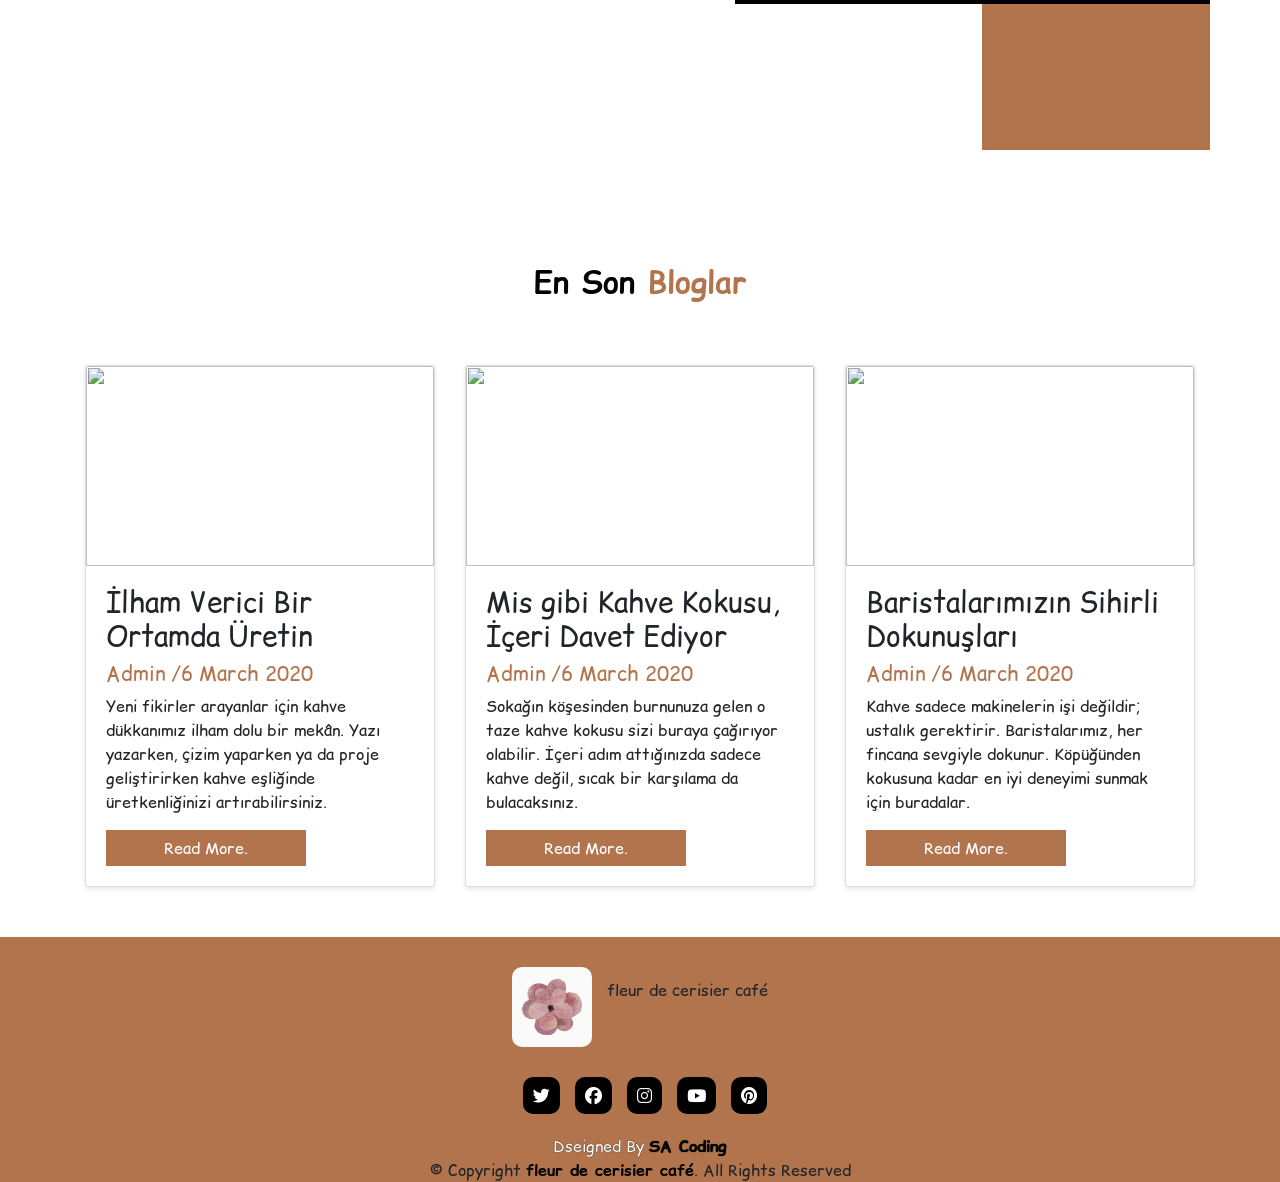
==== commit 241a8d3e: "fleur de cerisier café" ====
--- a/fleur_de_cerisier_café.html
+++ b/fleur_de_cerisier_café.html
@@ -17,7 +17,7 @@
 
 <body>
 <div class="all-content">
-
+    git branch -m master main
     <nav class="navbar navbar-expand-lg navbar-light bg-light" id="navbar">
         <div class="container-fluid">
             <a class="navbar-brand d-flex align-items-center" href="#" id="logo">
